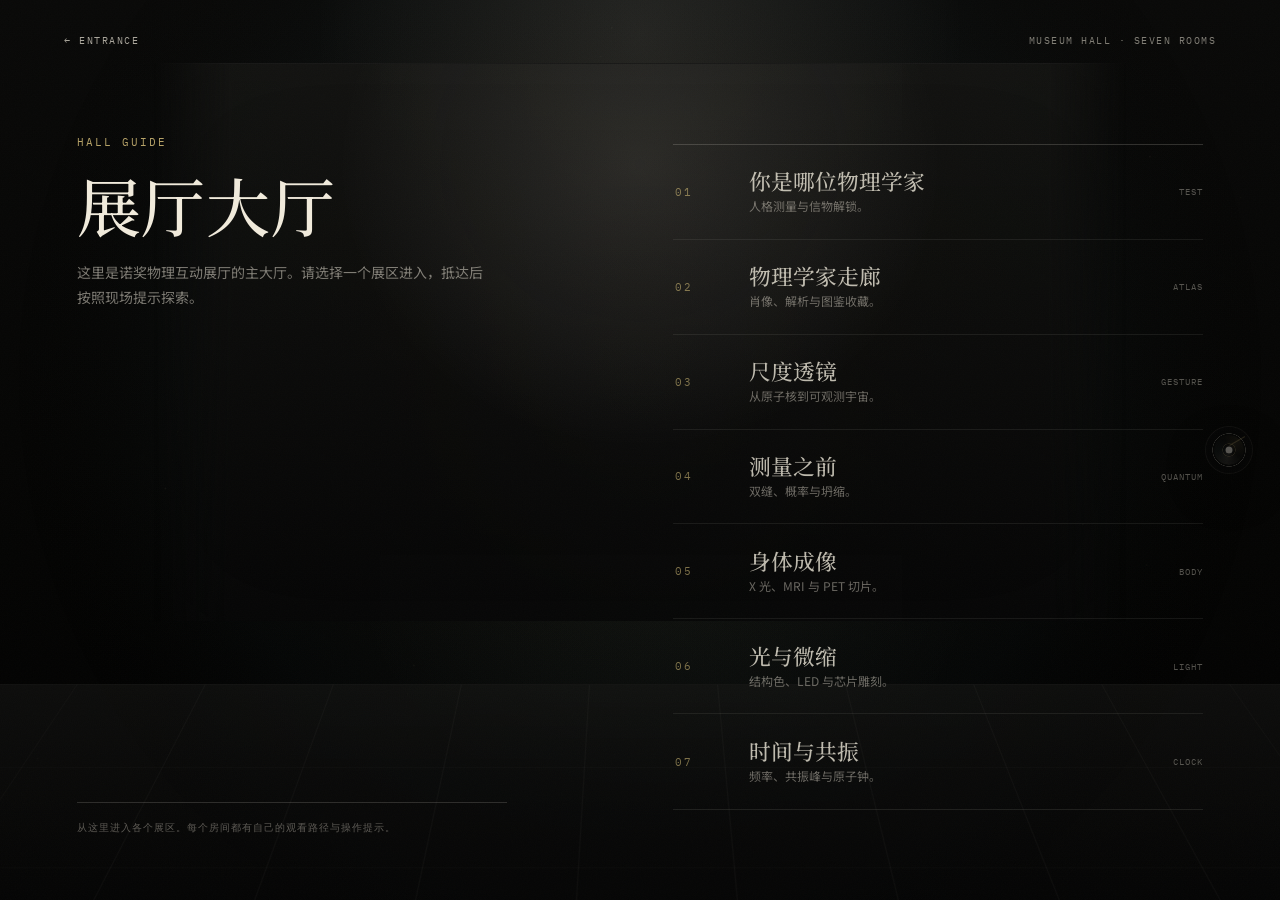
==== prototype/hall.html @ b49aa4dc "Add ambient audio controls" ====
<!doctype html>
<html lang="zh-CN">
<head>
  <meta charset="utf-8" />
  <meta name="viewport" content="width=device-width, initial-scale=1" />
  <title>诺奖物理互动展厅 · 大厅</title>
  <link rel="icon" href="data:image/svg+xml,%3Csvg xmlns='http://www.w3.org/2000/svg' viewBox='0 0 64 64'%3E%3Crect width='64' height='64' fill='%23020202'/%3E%3Cpath d='M14 44h36M20 32h24M26 20h12' stroke='%23d8c07a' stroke-width='3'/%3E%3C/svg%3E">
  <link rel="preconnect" href="https://fonts.googleapis.com">
  <link rel="preconnect" href="https://fonts.gstatic.com" crossorigin>
  <link href="https://fonts.googleapis.com/css2?family=IBM+Plex+Mono:wght@400;500;600&family=Noto+Serif+SC:wght@500;700&family=Noto+Sans+SC:wght@400;500;700&display=swap" rel="stylesheet">
  <link rel="stylesheet" href="./ambient-audio.css" />
  <style>
    :root {
      --bg: #030302;
      --ink: #f0eadb;
      --muted: rgba(240,234,219,.50);
      --line: rgba(238,233,220,.14);
      --gold: #d8c07a;
      --cyan: #8fddea;
      --mono: "IBM Plex Mono", monospace;
      --serif: "Noto Serif SC", serif;
      --sans: "Noto Sans SC", sans-serif;
    }
    * { box-sizing: border-box; }
    html, body { margin: 0; min-height: 100%; background: var(--bg); color: var(--ink); }
    body { font-family: var(--sans); overflow: hidden; }
    a { color: inherit; text-decoration: none; }
    .hall {
      position: relative;
      width: 100vw;
      height: 100vh;
      min-width: 1080px;
      min-height: 700px;
      overflow: hidden;
      isolation: isolate;
      background:
        radial-gradient(ellipse at 50% 4%, rgba(238,233,220,.10), transparent 36%),
        radial-gradient(ellipse at 52% 62%, rgba(143,221,234,.045), transparent 34%),
        linear-gradient(180deg, #080807 0%, #030302 62%, #000 100%);
    }
    canvas {
      position: absolute;
      inset: 0;
      z-index: 1;
      width: 100%;
      height: 100%;
    }
    .architecture {
      position: absolute;
      inset: 0;
      z-index: 2;
      pointer-events: none;
      perspective: 1300px;
      transform-origin: 50% 54%;
      transition: transform .88s cubic-bezier(.16,1,.3,1), opacity .76s ease, filter .76s ease;
    }
    .back-wall {
      position: absolute;
      left: 12vw;
      right: 12vw;
      top: 7vh;
      height: 62vh;
      background:
        radial-gradient(ellipse at 50% 18%, rgba(238,233,220,.11), transparent 44%),
        linear-gradient(180deg, rgba(18,18,16,.88), rgba(4,4,4,.94));
      border-top: 1px solid rgba(238,233,220,.08);
      box-shadow: inset 0 0 160px rgba(255,255,255,.018), 0 46px 160px rgba(0,0,0,.72);
      mask-image: linear-gradient(90deg, transparent, #000 8%, #000 92%, transparent);
    }
    .ceiling {
      position: absolute;
      left: 50%;
      top: 0;
      width: 58vw;
      height: 56vh;
      transform: translateX(-50%);
      background: conic-gradient(from 180deg at 50% 0%, transparent 0 35%, rgba(238,233,220,.13) 44%, rgba(143,221,234,.08) 50%, rgba(238,233,220,.13) 56%, transparent 66% 100%);
      filter: blur(24px);
      opacity: .72;
      mix-blend-mode: screen;
      animation: hallLight 8s ease-in-out infinite alternate;
    }
    .floor {
      position: absolute;
      left: -14vw;
      right: -14vw;
      bottom: -34vh;
      height: 58vh;
      transform: rotateX(65deg);
      transform-origin: 50% 0;
      border-top: 1px solid rgba(238,233,220,.06);
      background: linear-gradient(180deg, rgba(22,22,20,.50), #020202 68%);
    }
    .floor::before {
      content: "";
      position: absolute;
      inset: 0;
      background-image:
        linear-gradient(90deg, rgba(238,233,220,.035) 1px, transparent 1px),
        linear-gradient(rgba(238,233,220,.024) 1px, transparent 1px);
      background-size: 10vw 10vw;
      mask-image: linear-gradient(90deg, transparent, #000 20%, #000 80%, transparent);
    }
    .grain {
      position: absolute;
      inset: 0;
      z-index: 30;
      opacity: .08;
      pointer-events: none;
      mix-blend-mode: screen;
      background-image: url("data:image/svg+xml,%3Csvg xmlns='http://www.w3.org/2000/svg' width='180' height='180'%3E%3Cfilter id='n'%3E%3CfeTurbulence type='fractalNoise' baseFrequency='.84' numOctaves='3' stitchTiles='stitch'/%3E%3C/filter%3E%3Crect width='180' height='180' filter='url(%23n)' opacity='.26'/%3E%3C/svg%3E");
    }
    .topline {
      position: absolute;
      left: clamp(44px, 5vw, 84px);
      right: clamp(44px, 5vw, 84px);
      top: 34px;
      z-index: 8;
      display: flex;
      justify-content: space-between;
      color: rgba(240,234,219,.52);
      font-family: var(--mono);
      font-size: 10px;
      letter-spacing: .15em;
      transition: transform .78s cubic-bezier(.16,1,.3,1), opacity .62s ease, filter .62s ease;
    }
    .topline a { color: rgba(240,234,219,.70); }
    .title {
      position: absolute;
      left: clamp(54px, 6vw, 92px);
      top: clamp(104px, 15vh, 144px);
      z-index: 8;
      width: min(420px, 32vw);
      transition: transform .82s cubic-bezier(.16,1,.3,1), opacity .66s ease, filter .66s ease;
    }
    .kicker {
      color: rgba(216,192,122,.84);
      font-family: var(--mono);
      font-size: 11px;
      letter-spacing: .18em;
      margin-bottom: 22px;
    }
    h1 {
      margin: 0;
      font-family: var(--serif);
      font-size: clamp(44px, 5vw, 76px);
      font-weight: 500;
      line-height: 1.04;
      letter-spacing: .01em;
      text-wrap: pretty;
    }
    .title p {
      margin: 22px 0 0;
      color: var(--muted);
      font-size: 14px;
      line-height: 1.85;
      text-wrap: pretty;
    }
    .directory {
      position: absolute;
      right: clamp(56px, 6vw, 94px);
      top: clamp(112px, 16vh, 154px);
      bottom: clamp(70px, 10vh, 110px);
      z-index: 9;
      width: min(530px, 42vw);
      display: grid;
      grid-template-rows: repeat(7, minmax(0, 1fr));
      border-top: 1px solid rgba(238,233,220,.18);
      border-bottom: 1px solid rgba(238,233,220,.10);
      transition: transform .82s cubic-bezier(.16,1,.3,1), opacity .66s ease, filter .66s ease;
    }
    .entry {
      position: relative;
      display: grid;
      grid-template-columns: 54px 1fr auto;
      gap: 20px;
      align-items: center;
      min-height: 0;
      padding: 0 0 0 2px;
      border-bottom: 1px solid rgba(238,233,220,.08);
      color: rgba(240,234,219,.78);
      transition: color .24s ease, padding-left .24s cubic-bezier(.16,1,.3,1);
    }
    .entry:last-child { border-bottom: 0; }
    .entry::before {
      content: "";
      position: absolute;
      left: 0;
      top: 50%;
      width: 0;
      height: 1px;
      background: linear-gradient(90deg, rgba(216,192,122,.72), transparent);
      transition: width .24s cubic-bezier(.16,1,.3,1);
    }
    .entry small {
      color: rgba(216,192,122,.56);
      font-family: var(--mono);
      font-size: 11px;
      letter-spacing: .13em;
    }
    .entry strong {
      display: block;
      font-family: var(--serif);
      font-weight: 500;
      font-size: clamp(19px, 1.7vw, 25px);
      line-height: 1.1;
    }
    .entry span {
      display: block;
      margin-top: 5px;
      color: rgba(240,234,219,.42);
      font-size: 12px;
      line-height: 1.35;
    }
    .entry em {
      color: rgba(240,234,219,.34);
      font-family: var(--mono);
      font-size: 9px;
      font-style: normal;
      letter-spacing: .12em;
    }
    .entry:hover {
      color: #fff5df;
      padding-left: 18px;
    }
    .entry:hover::before { width: 130px; }
    .note {
      position: absolute;
      left: clamp(54px, 6vw, 92px);
      bottom: clamp(44px, 7vh, 82px);
      z-index: 8;
      width: min(430px, 34vw);
      border-top: 1px solid rgba(238,233,220,.16);
      padding-top: 16px;
      color: rgba(240,234,219,.36);
      font-family: var(--mono);
      font-size: 10px;
      line-height: 1.8;
      letter-spacing: .10em;
      transition: transform .78s cubic-bezier(.16,1,.3,1), opacity .62s ease, filter .62s ease;
    }
    .portal-transition {
      position: fixed;
      inset: 0;
      z-index: 100;
      pointer-events: none;
      opacity: 0;
      background: transparent;
    }
    .portal-transition.active { opacity: 1; animation: hallWalkVeil .64s cubic-bezier(.22,1,.36,1) forwards; }
    .portal-transition::before {
      content: "";
      position: absolute;
      inset: -10%;
      transform: translateY(4vh) scale(1.02);
      background:
        linear-gradient(90deg, transparent 0 28%, rgba(238,233,220,.08) 47%, rgba(143,221,234,.045) 50%, rgba(238,233,220,.08) 53%, transparent 72% 100%),
        radial-gradient(ellipse at 50% 48%, rgba(238,233,220,.14), rgba(216,192,122,.042) 32%, transparent 70%);
      filter: blur(22px);
      opacity: 0;
    }
    .portal-transition.active::before { animation: hallAirPassage .68s cubic-bezier(.16,1,.3,1) forwards; }
    .hall.is-leaving .architecture {
      transform: scale(1.08) translateY(1.6vh);
      opacity: .84;
      filter: saturate(.92);
    }
    .hall.is-leaving .title {
      transform: translateX(-7vw) translateY(.8vh);
      opacity: 0;
      filter: blur(2px);
    }
    .hall.is-leaving .directory {
      transform: translateX(7vw) translateY(.8vh);
      opacity: 0;
      filter: blur(2px);
    }
    .hall.is-leaving .topline {
      transform: translateY(-18px);
      opacity: 0;
      filter: blur(1px);
    }
    .hall.is-leaving .note {
      transform: translateY(18px);
      opacity: 0;
      filter: blur(1px);
    }
    body.is-entering::before {
      content: "";
      position: fixed;
      inset: 0;
      z-index: 99;
      pointer-events: none;
      background: radial-gradient(ellipse at 50% 48%, rgba(238,233,220,.16), rgba(216,192,122,.050) 36%, rgba(3,3,2,.20) 100%);
      animation: pageReveal .78s cubic-bezier(.22,1,.36,1) forwards;
    }
    body.is-entering .hall {
      animation: hallSceneSettle .78s cubic-bezier(.16,1,.3,1) both;
      transform-origin: 50% 54%;
    }
    @keyframes hallLight {
      from { opacity: .58; transform: translateX(-51%) scale(.98); }
      to { opacity: .76; transform: translateX(-49%) scale(1.04); }
    }
    @keyframes hallAirPassage {
      0% { opacity: 0; transform: translateY(4vh) scale(1.02); }
      34% { opacity: .82; }
      100% { opacity: .32; transform: translateY(-2vh) scale(1.16); }
    }
    @keyframes hallWalkVeil {
      0% { background: rgba(0,0,0,0); }
      100% { background: radial-gradient(ellipse at 50% 48%, rgba(238,233,220,.12), rgba(216,192,122,.042) 34%, rgba(3,3,2,.16) 100%); }
    }
    @keyframes pageReveal {
      from { opacity: 1; }
      to { opacity: 0; }
    }
    @keyframes hallSceneSettle {
      0% {
        opacity: .72;
        transform: translateY(16px) scale(1.014);
        filter: saturate(.92);
      }
      42% { opacity: .94; }
      100% {
        opacity: 1;
        transform: translateY(0) scale(1);
        filter: saturate(1);
      }
    }
    @media (prefers-reduced-motion: reduce) {
      *, *::before, *::after { animation: none !important; transition: none !important; }
    }
  </style>
</head>
<body class="is-entering" data-ambient-scene="hall">
  <main class="hall" id="hall">
    <canvas id="hallCanvas"></canvas>
    <div class="architecture" aria-hidden="true">
      <div class="back-wall"></div>
      <div class="ceiling"></div>
      <div class="floor"></div>
    </div>
    <div class="grain"></div>
    <header class="topline">
      <a href="./index.html">← ENTRANCE</a>
      <span>MUSEUM HALL · SEVEN ROOMS</span>
    </header>
    <section class="title">
      <div class="kicker">HALL GUIDE</div>
      <h1>展厅大厅</h1>
      <p>这里是诺奖物理互动展厅的主大厅。请选择一个展区进入，抵达后按照现场提示探索。</p>
    </section>
    <nav class="directory" aria-label="展厅导览">
      <a class="entry" href="./physicist-test.html" data-transition><small>01</small><div><strong>你是哪位物理学家</strong><span>人格测量与信物解锁。</span></div><em>TEST</em></a>
      <a class="entry" href="./physicist-corridor.html" data-transition><small>02</small><div><strong>物理学家走廊</strong><span>肖像、解析与图鉴收藏。</span></div><em>ATLAS</em></a>
      <a class="entry" href="./scale-gallery.html" data-transition><small>03</small><div><strong>尺度透镜</strong><span>从原子核到可观测宇宙。</span></div><em>GESTURE</em></a>
      <a class="entry" href="./quantum-gallery.html" data-transition><small>04</small><div><strong>测量之前</strong><span>双缝、概率与坍缩。</span></div><em>QUANTUM</em></a>
      <a class="entry" href="./imaging-gallery.html" data-transition><small>05</small><div><strong>身体成像</strong><span>X 光、MRI 与 PET 切片。</span></div><em>BODY</em></a>
      <a class="entry" href="./light-micro-gallery.html" data-transition><small>06</small><div><strong>光与微缩</strong><span>结构色、LED 与芯片雕刻。</span></div><em>LIGHT</em></a>
      <a class="entry" href="./time-resonance-gallery.html" data-transition><small>07</small><div><strong>时间与共振</strong><span>频率、共振峰与原子钟。</span></div><em>CLOCK</em></a>
    </nav>
    <div class="note">从这里进入各个展区。每个房间都有自己的观看路径与操作提示。</div>
    <div class="portal-transition" id="portalTransition" aria-hidden="true"></div>
  </main>

  <script src="./ambient-audio.js"></script>
  <script>
    const canvas = document.getElementById("hallCanvas");
    const ctx = canvas.getContext("2d");
    let width = 0;
    let height = 0;
    let mx = .5;
    let my = .5;
    const motes = Array.from({ length: 48 }, (_, i) => ({
      x: (i * 53 % 100) / 100,
      y: (i * 71 % 100) / 100,
      r: .42 + (i % 5) * .15,
      s: .000035 + (i % 6) * .000012,
      a: .025 + (i % 6) * .008
    }));
    function resize() {
      width = window.innerWidth;
      height = window.innerHeight;
      canvas.width = width;
      canvas.height = height;
    }
    function draw(now = 0) {
      ctx.clearRect(0, 0, width, height);
      const cx = width * (.50 + (mx - .5) * .025);
      const cy = height * (.42 + (my - .5) * .018);
      const glow = ctx.createRadialGradient(cx, cy, 20, cx, cy, Math.max(width, height) * .50);
      glow.addColorStop(0, "rgba(238,233,220,.11)");
      glow.addColorStop(.34, "rgba(216,192,122,.036)");
      glow.addColorStop(.70, "rgba(143,221,234,.020)");
      glow.addColorStop(1, "rgba(0,0,0,0)");
      ctx.fillStyle = glow;
      ctx.fillRect(0, 0, width, height);
      for (const mote of motes) {
        const drift = now * mote.s;
        const x = ((mote.x + Math.sin(drift * 1.4 + mote.y * 9) * .012) % 1) * width;
        const y = ((mote.y + drift) % 1) * height;
        ctx.beginPath();
        ctx.fillStyle = `rgba(240,225,188,${mote.a})`;
        ctx.arc(x, y, mote.r, 0, Math.PI * 2);
        ctx.fill();
      }
      requestAnimationFrame(draw);
    }
    document.getElementById("hall").addEventListener("pointermove", (event) => {
      mx = event.clientX / window.innerWidth;
      my = event.clientY / window.innerHeight;
    });
    document.querySelectorAll("[data-transition]").forEach((link) => {
      link.addEventListener("click", (event) => {
        const href = link.getAttribute("href");
        if (!href || href === "#") return;
        event.preventDefault();
        document.getElementById("hall").classList.add("is-leaving");
        document.getElementById("portalTransition").classList.add("active");
        sessionStorage.setItem("museumTransition", "soft");
        window.setTimeout(() => { window.location.href = href; }, 620);
      });
    });
    window.addEventListener("resize", resize);
    resize();
    requestAnimationFrame(draw);
    window.setTimeout(() => document.body.classList.remove("is-entering"), 820);
  </script>
</body>
</html>
---- prototype/ambient-audio.css ----
.ambient-audio {
  position: fixed;
  right: clamp(18px, 2.2vw, 34px);
  top: 50%;
  z-index: 72;
  width: 46px;
  height: 46px;
  padding: 0;
  border: 0;
  border-radius: 50%;
  color: rgba(238, 233, 220, .78);
  background:
    radial-gradient(circle at 50% 50%, rgba(3,3,3,.98) 0 18%, rgba(216,192,122,.22) 19% 20%, rgba(8,8,7,.94) 21% 49%, rgba(238,233,220,.30) 50% 51%, rgba(5,5,5,.86) 52% 100%);
  box-shadow:
    0 0 0 1px rgba(238,233,220,.10),
    0 18px 46px rgba(0,0,0,.48),
    inset 0 0 20px rgba(255,255,255,.035);
  cursor: pointer;
  transform: translateY(-50%);
  opacity: .72;
  transition: opacity .28s ease, filter .28s ease, box-shadow .28s ease;
  -webkit-tap-highlight-color: transparent;
}

.ambient-audio:hover,
.ambient-audio:focus-visible {
  opacity: 1;
  outline: none;
  filter: brightness(1.08);
  box-shadow:
    0 0 0 1px rgba(238,233,220,.20),
    0 20px 54px rgba(0,0,0,.54),
    0 0 28px rgba(216,192,122,.12),
    inset 0 0 24px rgba(255,255,255,.05);
}

.ambient-audio::before {
  content: "";
  position: absolute;
  inset: 8px;
  border-radius: 50%;
  background:
    conic-gradient(from 120deg, rgba(238,233,220,.02), rgba(238,233,220,.20), rgba(143,221,234,.08), rgba(238,233,220,.02), rgba(216,192,122,.16), rgba(238,233,220,.02));
  mask-image: radial-gradient(circle, transparent 0 18%, #000 19% 82%, transparent 83%);
  opacity: .62;
}

.ambient-audio::after {
  content: "";
  position: absolute;
  left: 50%;
  top: 50%;
  width: 7px;
  height: 7px;
  border-radius: 50%;
  background: rgba(238,233,220,.72);
  box-shadow: 0 0 14px rgba(238,233,220,.32);
  transform: translate(-50%, -50%);
}

.ambient-audio .ambient-needle {
  position: absolute;
  right: 7px;
  top: 9px;
  width: 18px;
  height: 1px;
  border-radius: 999px;
  background: rgba(216,192,122,.64);
  box-shadow: 0 0 10px rgba(216,192,122,.16);
  transform-origin: 100% 50%;
  transform: rotate(-30deg);
  transition: transform .32s cubic-bezier(.16,1,.3,1), opacity .32s ease;
  opacity: .48;
}

.ambient-audio.is-playing {
  opacity: .96;
}

.ambient-audio.is-playing::before {
  animation: ambientRecordSpin 5.4s linear infinite;
}

.ambient-audio.is-playing .ambient-needle {
  opacity: .82;
  transform: rotate(-46deg);
}

.ambient-audio.is-muted {
  opacity: .50;
}

@keyframes ambientRecordSpin {
  to { transform: rotate(360deg); }
}

@media (max-width: 760px) {
  .ambient-audio {
    right: 16px;
    top: auto;
    bottom: 86px;
    transform: none;
    width: 42px;
    height: 42px;
  }
}
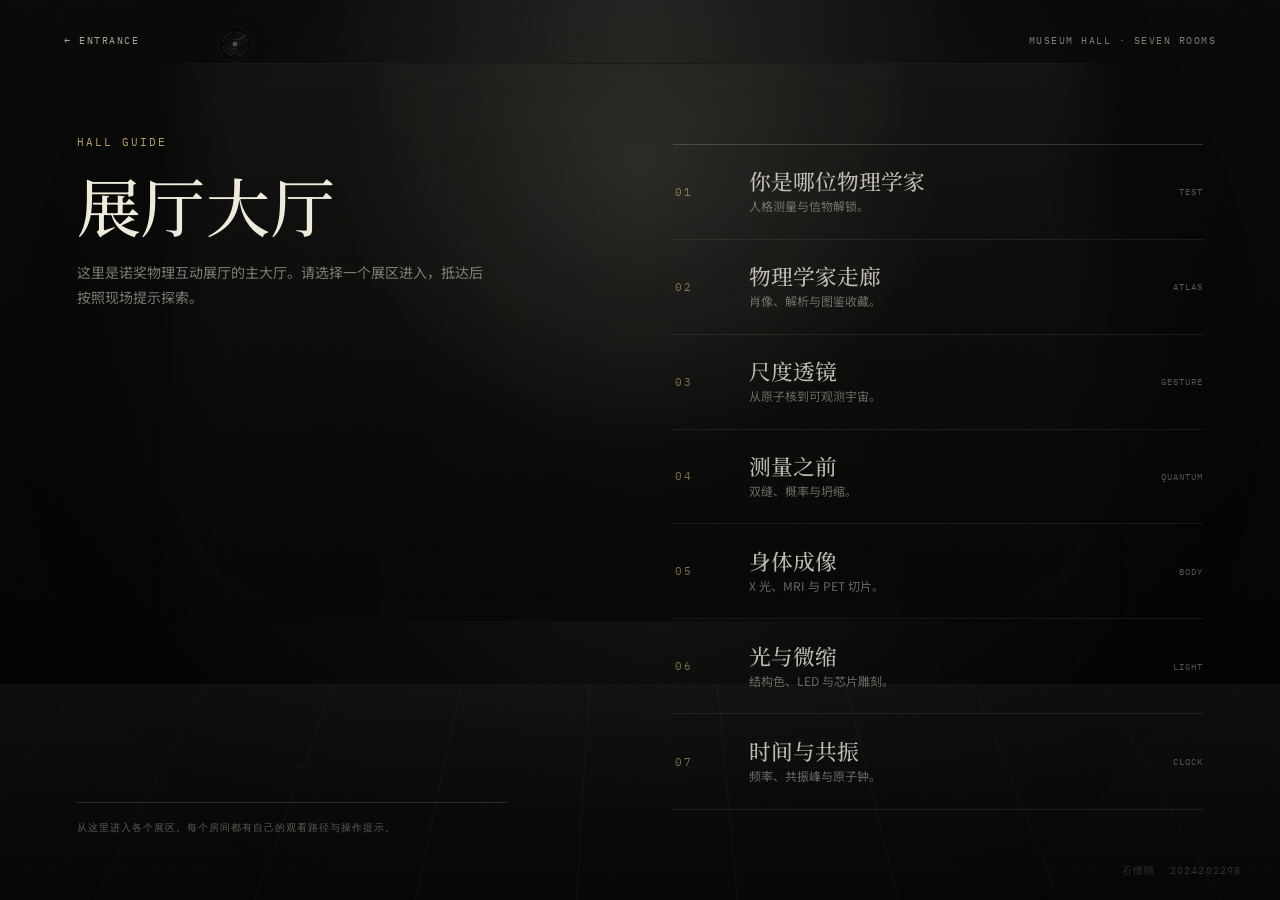
==== commit eb9552fd: "Add watermark to hall: 石憬颐 2024202298" ====
--- a/prototype/hall.html
+++ b/prototype/hall.html
@@ -362,6 +362,7 @@
     </nav>
     <div class="note">从这里进入各个展区。每个房间都有自己的观看路径与操作提示。</div>
     <div class="portal-transition" id="portalTransition" aria-hidden="true"></div>
+    <div style="position:absolute;right:clamp(24px,3vw,48px);bottom:22px;z-index:8;color:rgba(238,233,220,.18);font-family:'IBM Plex Mono',monospace;font-size:10px;letter-spacing:.12em;pointer-events:none;user-select:none;" aria-hidden="true">石憬颐 &nbsp;2024202298</div>
   </main>
 
   <script src="./ambient-audio.js"></script>
--- a/prototype/ambient-audio.css
+++ b/prototype/ambient-audio.css
@@ -1,10 +1,10 @@
 .ambient-audio {
   position: fixed;
-  right: clamp(18px, 2.2vw, 34px);
-  top: 50%;
+  left: clamp(178px, 17vw, 268px);
+  top: 27px;
   z-index: 72;
-  width: 46px;
-  height: 46px;
+  width: 34px;
+  height: 34px;
   padding: 0;
   border: 0;
   border-radius: 50%;
@@ -13,12 +13,16 @@
     radial-gradient(circle at 50% 50%, rgba(3,3,3,.98) 0 18%, rgba(216,192,122,.22) 19% 20%, rgba(8,8,7,.94) 21% 49%, rgba(238,233,220,.30) 50% 51%, rgba(5,5,5,.86) 52% 100%);
   box-shadow:
     0 0 0 1px rgba(238,233,220,.10),
-    0 18px 46px rgba(0,0,0,.48),
+    0 12px 30px rgba(0,0,0,.34),
     inset 0 0 20px rgba(255,255,255,.035);
   cursor: pointer;
-  transform: translateY(-50%);
-  opacity: .72;
-  transition: opacity .28s ease, filter .28s ease, box-shadow .28s ease;
+  transform: translateY(0) scale(1);
+  opacity: .54;
+  transition:
+    opacity .42s ease,
+    filter .28s ease,
+    box-shadow .28s ease,
+    transform .52s cubic-bezier(.16,1,.3,1);
   -webkit-tap-highlight-color: transparent;
 }
 
@@ -29,7 +33,7 @@
   filter: brightness(1.08);
   box-shadow:
     0 0 0 1px rgba(238,233,220,.20),
-    0 20px 54px rgba(0,0,0,.54),
+    0 14px 34px rgba(0,0,0,.42),
     0 0 28px rgba(216,192,122,.12),
     inset 0 0 24px rgba(255,255,255,.05);
 }
@@ -37,7 +41,7 @@
 .ambient-audio::before {
   content: "";
   position: absolute;
-  inset: 8px;
+  inset: 6px;
   border-radius: 50%;
   background:
     conic-gradient(from 120deg, rgba(238,233,220,.02), rgba(238,233,220,.20), rgba(143,221,234,.08), rgba(238,233,220,.02), rgba(216,192,122,.16), rgba(238,233,220,.02));
@@ -50,8 +54,8 @@
   position: absolute;
   left: 50%;
   top: 50%;
-  width: 7px;
-  height: 7px;
+  width: 5px;
+  height: 5px;
   border-radius: 50%;
   background: rgba(238,233,220,.72);
   box-shadow: 0 0 14px rgba(238,233,220,.32);
@@ -60,9 +64,9 @@
 
 .ambient-audio .ambient-needle {
   position: absolute;
-  right: 7px;
-  top: 9px;
-  width: 18px;
+  right: 5px;
+  top: 7px;
+  width: 13px;
   height: 1px;
   border-radius: 999px;
   background: rgba(216,192,122,.64);
@@ -87,7 +91,20 @@
 }
 
 .ambient-audio.is-muted {
-  opacity: .50;
+  opacity: .42;
+}
+
+body.is-entering .ambient-audio {
+  opacity: 0;
+  pointer-events: none;
+  transform: translateY(-8px) scale(.88);
+}
+
+body.is-leaving .ambient-audio,
+.hall.is-leaving ~ .ambient-audio {
+  opacity: 0;
+  pointer-events: none;
+  transform: translateY(-7px) scale(.90);
 }
 
 @keyframes ambientRecordSpin {
@@ -96,11 +113,11 @@
 
 @media (max-width: 760px) {
   .ambient-audio {
-    right: 16px;
-    top: auto;
-    bottom: 86px;
+    left: auto;
+    right: 18px;
+    top: 22px;
     transform: none;
-    width: 42px;
-    height: 42px;
+    width: 32px;
+    height: 32px;
   }
 }
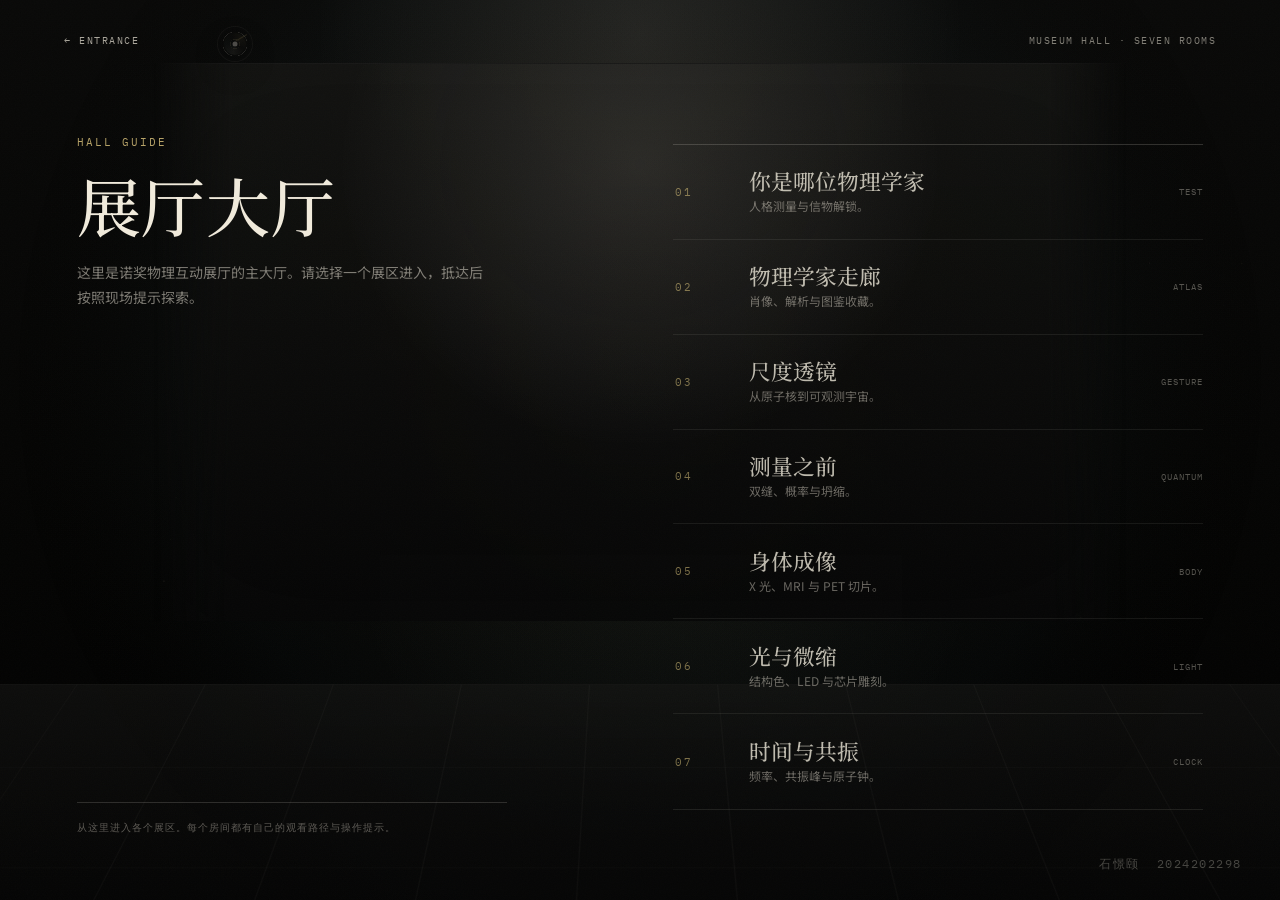
==== commit df01fb23: "Add real music: Musopen CC0 recordings + hint UI + watermark adjustment Music system overhaul: - Rep" ====
--- a/prototype/hall.html
+++ b/prototype/hall.html
@@ -362,7 +362,7 @@
     </nav>
     <div class="note">从这里进入各个展区。每个房间都有自己的观看路径与操作提示。</div>
     <div class="portal-transition" id="portalTransition" aria-hidden="true"></div>
-    <div style="position:absolute;right:clamp(24px,3vw,48px);bottom:22px;z-index:8;color:rgba(238,233,220,.18);font-family:'IBM Plex Mono',monospace;font-size:10px;letter-spacing:.12em;pointer-events:none;user-select:none;" aria-hidden="true">石憬颐 &nbsp;2024202298</div>
+    <div style="position:absolute;right:clamp(24px,3vw,48px);bottom:28px;z-index:8;color:rgba(238,233,220,.28);font-family:'IBM Plex Mono',monospace;font-size:11.5px;letter-spacing:.13em;pointer-events:none;user-select:none;" aria-hidden="true">石憬颐 &nbsp;2024202298</div>
   </main>
 
   <script src="./ambient-audio.js"></script>
--- a/prototype/ambient-audio.css
+++ b/prototype/ambient-audio.css
@@ -121,3 +121,33 @@
     height: 32px;
   }
 }
+
+/* Music hint tooltip — appears beside the disc button, fades after 5s */
+.ambient-hint {
+  position: fixed;
+  left: calc(clamp(178px, 17vw, 268px) + 42px);
+  top: 30px;
+  z-index: 71;
+  color: rgba(238, 233, 220, .48);
+  font-family: "IBM Plex Mono", monospace;
+  font-size: 10px;
+  letter-spacing: .13em;
+  pointer-events: none;
+  white-space: nowrap;
+  opacity: 1;
+  transition: opacity 1.2s ease;
+}
+.ambient-hint.is-faded {
+  opacity: 0;
+}
+body.is-entering .ambient-hint {
+  opacity: 0;
+}
+
+@media (max-width: 760px) {
+  .ambient-hint {
+    left: auto;
+    right: 58px;
+    top: 26px;
+  }
+}
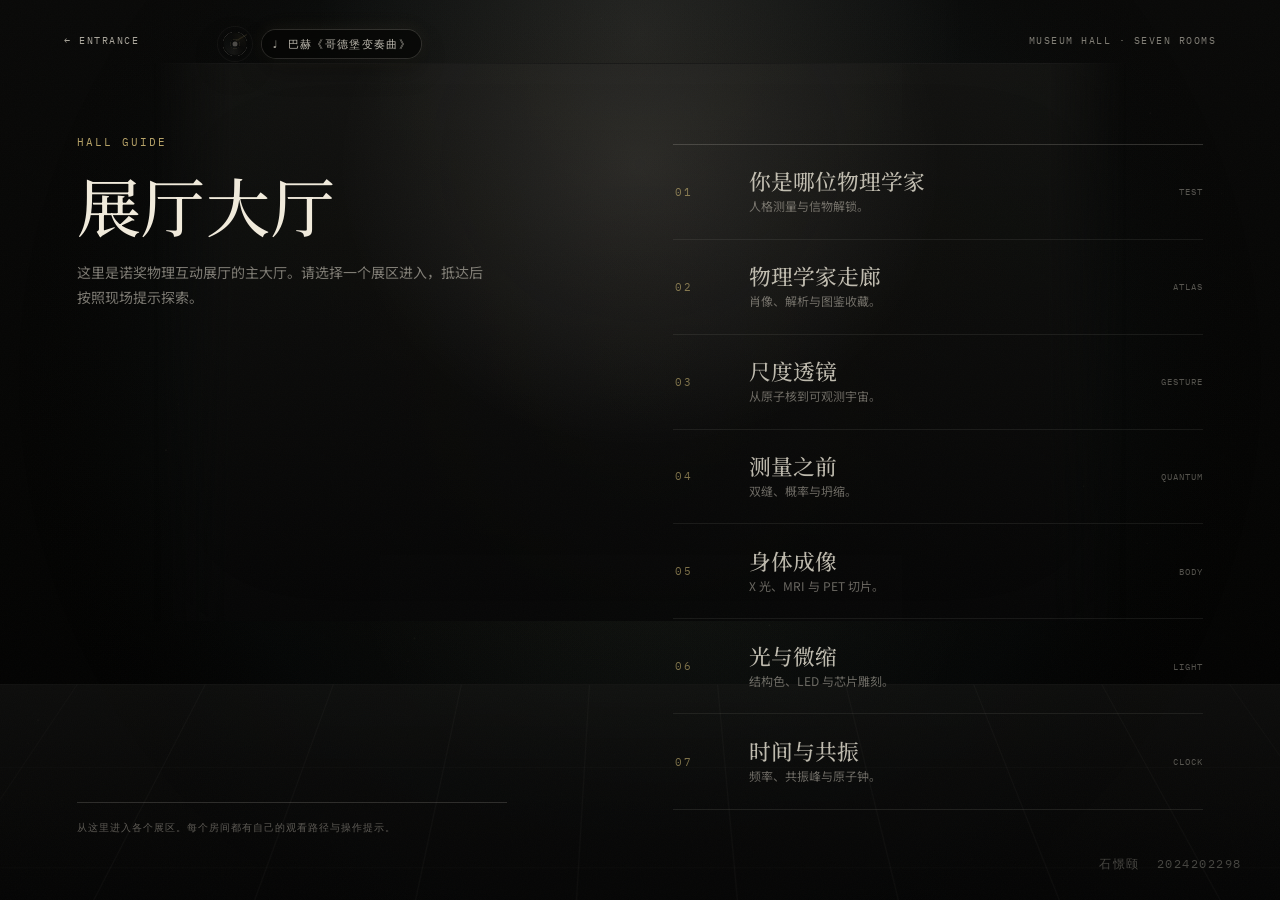
==== commit df7d9292: "Make ambient audio reliable from launcher" ====
--- a/prototype/hall.html
+++ b/prototype/hall.html
@@ -8,7 +8,7 @@
   <link rel="preconnect" href="https://fonts.googleapis.com">
   <link rel="preconnect" href="https://fonts.gstatic.com" crossorigin>
   <link href="https://fonts.googleapis.com/css2?family=IBM+Plex+Mono:wght@400;500;600&family=Noto+Serif+SC:wght@500;700&family=Noto+Sans+SC:wght@400;500;700&display=swap" rel="stylesheet">
-  <link rel="stylesheet" href="./ambient-audio.css" />
+  <link rel="stylesheet" href="./ambient-audio.css?v=20260630-audio5" />
   <style>
     :root {
       --bg: #030302;
@@ -365,7 +365,7 @@
     <div style="position:absolute;right:clamp(24px,3vw,48px);bottom:28px;z-index:8;color:rgba(238,233,220,.28);font-family:'IBM Plex Mono',monospace;font-size:11.5px;letter-spacing:.13em;pointer-events:none;user-select:none;" aria-hidden="true">石憬颐 &nbsp;2024202298</div>
   </main>
 
-  <script src="./ambient-audio.js"></script>
+  <script src="./ambient-audio.js?v=20260630-audio5"></script>
   <script>
     const canvas = document.getElementById("hallCanvas");
     const ctx = canvas.getContext("2d");
@@ -414,9 +414,12 @@
     });
     document.querySelectorAll("[data-transition]").forEach((link) => {
       link.addEventListener("click", (event) => {
-        const href = link.getAttribute("href");
+        let href = link.getAttribute("href");
         if (!href || href === "#") return;
         event.preventDefault();
+        if (window.location.search && !href.includes("?") && !href.startsWith("#")) {
+          href += window.location.search;
+        }
         document.getElementById("hall").classList.add("is-leaving");
         document.getElementById("portalTransition").classList.add("active");
         sessionStorage.setItem("museumTransition", "soft");
--- a/prototype/ambient-audio.css
+++ b/prototype/ambient-audio.css
@@ -8,7 +8,7 @@
   padding: 0;
   border: 0;
   border-radius: 50%;
-  color: rgba(238, 233, 220, .78);
+  color: rgba(238, 233, 220, .88);
   background:
     radial-gradient(circle at 50% 50%, rgba(3,3,3,.98) 0 18%, rgba(216,192,122,.22) 19% 20%, rgba(8,8,7,.94) 21% 49%, rgba(238,233,220,.30) 50% 51%, rgba(5,5,5,.86) 52% 100%);
   box-shadow:
@@ -81,8 +81,16 @@
   opacity: .96;
 }
 
+.ambient-audio.is-loading {
+  opacity: .88;
+}
+
 .ambient-audio.is-playing::before {
   animation: ambientRecordSpin 5.4s linear infinite;
+}
+
+.ambient-audio.is-loading::before {
+  animation: ambientRecordSpin 1.8s linear infinite;
 }
 
 .ambient-audio.is-playing .ambient-needle {
@@ -94,14 +102,23 @@
   opacity: .42;
 }
 
-body.is-entering .ambient-audio {
+.ambient-audio:hover + .ambient-hint,
+.ambient-audio:focus-visible + .ambient-hint {
+  opacity: 1 !important;
+  transform: translateY(0) scale(1);
+}
+
+body.is-entering:not(.ambient-ready) .ambient-audio,
+body.is-entering:not(.ambient-ready) .ambient-hint {
   opacity: 0;
   pointer-events: none;
   transform: translateY(-8px) scale(.88);
 }
 
 body.is-leaving .ambient-audio,
-.hall.is-leaving ~ .ambient-audio {
+body.is-leaving .ambient-hint,
+.hall.is-leaving ~ .ambient-audio,
+.hall.is-leaving ~ .ambient-hint {
   opacity: 0;
   pointer-events: none;
   transform: translateY(-7px) scale(.90);
@@ -122,32 +139,39 @@
   }
 }
 
-/* Music hint tooltip — appears beside the disc button, fades after 5s */
+/* Music hint — positioned right of disc button, pulsing until user clicks */
 .ambient-hint {
   position: fixed;
-  left: calc(clamp(178px, 17vw, 268px) + 42px);
+  left: calc(clamp(178px, 17vw, 268px) + 44px);
   top: 30px;
-  z-index: 71;
-  color: rgba(238, 233, 220, .48);
+  z-index: 73;
+  color: rgba(238, 233, 220, .78);
   font-family: "IBM Plex Mono", monospace;
-  font-size: 10px;
-  letter-spacing: .13em;
+  font-size: 11px;
+  letter-spacing: .12em;
   pointer-events: none;
   white-space: nowrap;
+  line-height: 28px;
+  padding: 0 10px;
+  border-radius: 999px;
+  background: rgba(5, 5, 4, .68);
+  box-shadow: 0 0 0 1px rgba(238, 233, 220, .13), 0 12px 26px rgba(0,0,0,.30), 0 0 22px rgba(216,192,122,.08);
+  backdrop-filter: blur(10px);
+  opacity: 0;
+  transform: translateY(-2px) scale(.98);
+  transition: opacity .8s ease, transform .52s cubic-bezier(.16,1,.3,1);
+}
+
+.ambient-hint.is-visible {
   opacity: 1;
-  transition: opacity 1.2s ease;
-}
-.ambient-hint.is-faded {
-  opacity: 0;
-}
-body.is-entering .ambient-hint {
-  opacity: 0;
+  transform: translateY(0) scale(1);
 }
 
 @media (max-width: 760px) {
   .ambient-hint {
     left: auto;
     right: 58px;
-    top: 26px;
+    top: 24px;
+    line-height: 26px;
   }
 }
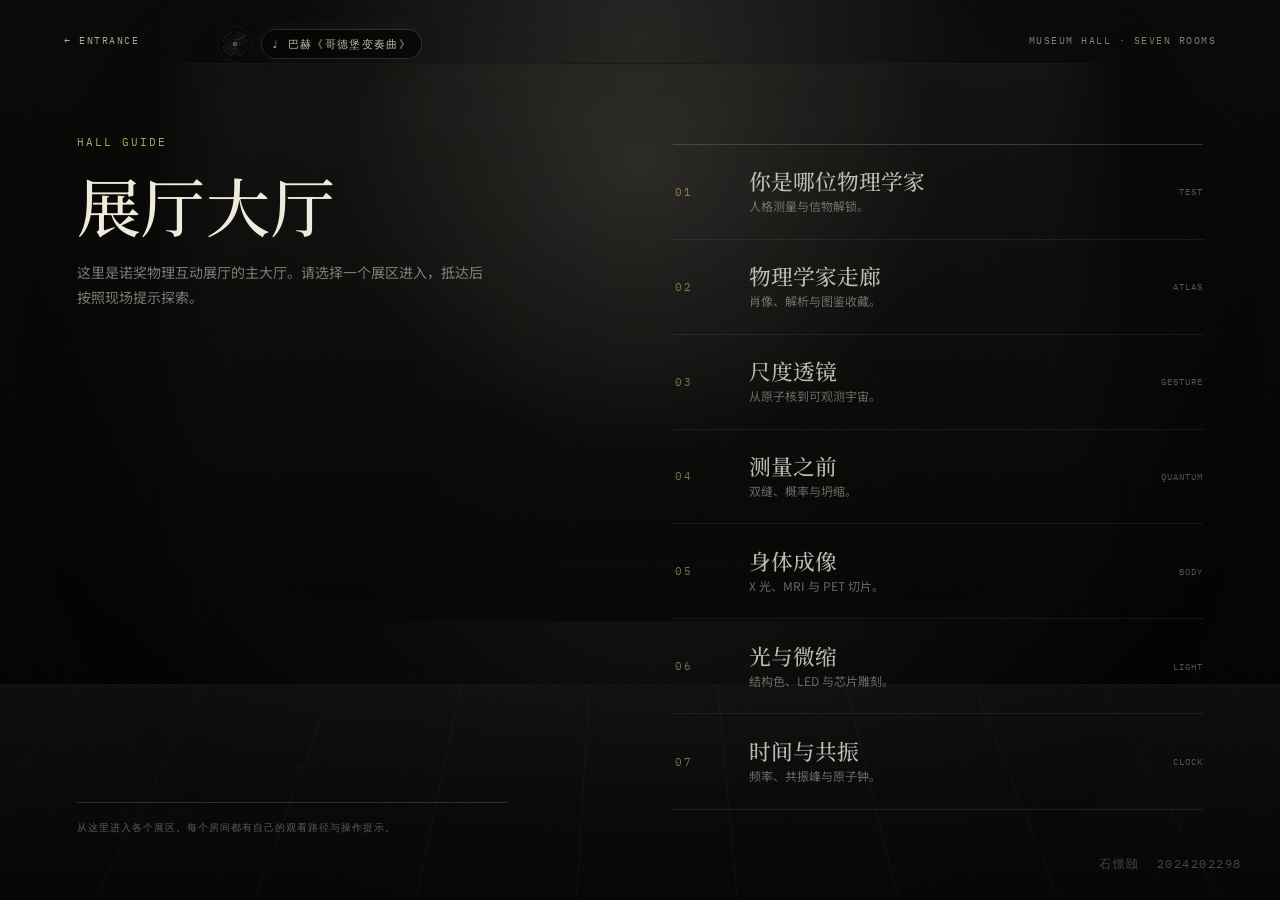
==== commit b69a9dd5: "Add mobile responsive layout (≤768px) + fix scale gallery tick labels mobile.css (new file, 311 line" ====
--- a/prototype/hall.html
+++ b/prototype/hall.html
@@ -332,6 +332,7 @@
       *, *::before, *::after { animation: none !important; transition: none !important; }
     }
   </style>
+  <link rel="stylesheet" href="./mobile.css" />
 </head>
 <body class="is-entering" data-ambient-scene="hall">
   <main class="hall" id="hall">
--- a/prototype/mobile.css
+++ b/prototype/mobile.css
@@ -0,0 +1,311 @@
+/*
+  mobile.css — Responsive overrides for screens ≤ 768px.
+  Included in every page via base.css @import or direct <link>.
+
+  Strategy: convert all absolute 3-column layouts (left title / center canvas / right controls)
+  into a single scrollable vertical column. Topline and navline stay fixed.
+  Each section gets generous padding to avoid overlapping with topline (62px) and navline (56px).
+*/
+
+@media (max-width: 768px) {
+
+  /* ── Global ──────────────────────────────────── */
+  html, body {
+    overflow-y: auto !important;
+    overflow-x: hidden !important;
+  }
+
+  /* Remove desktop min-width constraints */
+  .chamber, .test, .corridor, .gallery, .hall, .entrance {
+    min-width: 0 !important;
+    min-height: 0 !important;
+    height: auto !important;
+    min-height: 100svh !important;
+  }
+
+  /* Topline: smaller, stays fixed at top */
+  .topline {
+    left: 16px !important;
+    right: 16px !important;
+    top: 18px !important;
+    font-size: 10px !important;
+    letter-spacing: .10em !important;
+  }
+
+  /* Navline: stays fixed at bottom */
+  .navline {
+    left: 16px !important;
+    right: 16px !important;
+    bottom: 18px !important;
+    font-size: 9px !important;
+    letter-spacing: .10em !important;
+  }
+
+  /* ── index.html (Entrance) ───────────────────── */
+  .entrance { height: 100svh !important; min-height: 100svh !important; }
+  .entrance .sign {
+    top: auto !important;
+    bottom: 30vh !important;
+    left: 50% !important;
+    transform: translateX(-50%) !important;
+    text-align: center;
+  }
+  .entrance .enter-btn {
+    left: 50% !important;
+    bottom: 18vh !important;
+    transform: translateX(-50%) !important;
+  }
+
+  /* ── hall.html ───────────────────────────────── */
+  .hall {
+    display: flex;
+    flex-direction: column;
+    padding: 70px 0 64px;
+  }
+  .title {
+    position: relative !important;
+    left: auto !important; top: auto !important;
+    width: auto !important;
+    padding: 0 20px;
+    margin-bottom: 24px;
+  }
+  .title h1 { font-size: clamp(32px, 8vw, 48px) !important; }
+  .title p { font-size: 13px !important; margin-top: 12px !important; }
+  .directory {
+    position: relative !important;
+    right: auto !important; top: auto !important; bottom: auto !important;
+    width: auto !important;
+    margin: 0 16px;
+    grid-template-rows: repeat(7, auto) !important;
+  }
+  .entry {
+    padding: 14px 0 !important;
+    min-height: 52px !important;
+  }
+  .entry strong { font-size: 16px !important; }
+  .note {
+    position: relative !important;
+    left: auto !important; bottom: auto !important;
+    padding: 16px 20px 0;
+    font-size: 11px !important;
+  }
+
+  /* ── Shared gallery layout (quantum, imaging, time) ──── */
+  /* Title panel: top of page, compact */
+  .title-panel {
+    position: relative !important;
+    left: auto !important; top: auto !important;
+    width: auto !important;
+    padding: 72px 20px 16px;
+  }
+  .title-panel h1 { font-size: clamp(30px, 7vw, 44px) !important; }
+  .title-panel .subtitle { font-size: 13px !important; margin-top: 12px !important; }
+  .guide { margin-top: 16px !important; }
+  .guide ol { font-size: 12px !important; line-height: 1.9 !important; }
+
+  /* Central experiment / viewer: full-width, square-ish */
+  .experiment {
+    position: relative !important;
+    left: auto !important; top: auto !important;
+    width: calc(100vw - 32px) !important;
+    height: 52vw !important;
+    max-height: 320px !important;
+    transform: none !important;
+    margin: 0 auto 12px;
+  }
+  .viewer {
+    position: relative !important;
+    left: auto !important; top: auto !important;
+    width: calc(100vw - 32px) !important;
+    height: 56vw !important;
+    max-height: 320px !important;
+    transform: none !important;
+    margin: 0 auto 12px;
+  }
+
+  /* Controls panel: below canvas */
+  .controls {
+    position: relative !important;
+    right: auto !important; top: auto !important;
+    width: auto !important;
+    padding: 0 20px 20px;
+  }
+  .controls-label { display: none; }
+
+  /* Inscription: hidden on mobile (too cramped) */
+  .inscription { display: none !important; }
+
+  /* ── quantum-gallery.html ────────────────────── */
+  #quantumCanvas { width: 100% !important; height: 100% !important; }
+  .detector { display: none !important; }
+
+  /* ── imaging-gallery.html ────────────────────── */
+  .viewer-mask {
+    width: 100% !important;
+    height: 100% !important;
+  }
+  .submode-row { grid-template-columns: repeat(3, 1fr) !important; }
+
+  /* ── time-resonance-gallery.html ─────────────── */
+  #timeCanvas { width: 100% !important; height: 100% !important; }
+
+  /* ── scale-gallery.html ──────────────────────── */
+  .gallery {
+    display: flex;
+    flex-direction: column;
+    padding-top: 62px;
+    padding-bottom: 64px;
+  }
+  .lens-shell {
+    position: relative !important;
+    left: auto !important; top: auto !important;
+    width: calc(100vw - 32px) !important;
+    height: 56vw !important;
+    max-height: 320px !important;
+    transform: none !important;
+    margin: 0 auto;
+  }
+  #scaleCanvas { width: 100% !important; height: 100% !important; }
+  .readout {
+    position: relative !important;
+    left: auto !important; top: auto !important; right: auto !important;
+    width: auto !important;
+    padding: 16px 20px 0;
+    max-width: 100%;
+  }
+  .controls.gallery-controls, section.controls {
+    position: relative !important;
+    right: auto !important; top: auto !important;
+    width: auto !important;
+    padding: 0 20px 16px;
+  }
+  .ticks { display: none !important; }
+  .measure { display: none !important; }
+  .title {
+    position: relative !important;
+    left: auto !important; top: auto !important;
+    width: auto !important;
+    padding: 0 20px 0;
+  }
+  .gesture-button { width: 100% !important; margin-top: 12px !important; }
+
+  /* ── physicist-corridor.html ─────────────────── */
+  .corridor {
+    display: flex;
+    flex-direction: column;
+    padding-top: 62px;
+    padding-bottom: 64px;
+    overflow-y: auto !important;
+    min-height: 100svh !important;
+  }
+  .intro {
+    position: relative !important;
+    left: auto !important; top: auto !important;
+    width: auto !important;
+    padding: 0 20px 16px;
+  }
+  .intro h1 { font-size: clamp(28px, 7vw, 40px) !important; }
+  .rail-wrap {
+    position: relative !important;
+    left: auto !important; right: auto !important;
+    top: auto !important; bottom: auto !important;
+    height: 48vw !important;
+    max-height: 260px !important;
+    margin: 0 0 16px;
+  }
+  .portrait { transform: translateX(calc(var(--distance, 0) * 70vw)) translateY(10px) scale(.66) !important; }
+  .portrait.active { transform: translateX(0) translateY(-6px) scale(1) !important; }
+  .portrait.active { width: clamp(130px, 32vw, 190px) !important; }
+  .detail {
+    position: relative !important;
+    right: auto !important; top: auto !important;
+    width: auto !important;
+    max-height: none !important;
+    margin: 0 20px;
+    padding: 16px 0 0;
+    background: transparent !important;
+    box-shadow: none !important;
+  }
+  .detail h2 { font-size: 26px !important; }
+  .detail p { font-size: 13px !important; }
+  .controls.corridor-controls {
+    position: relative !important;
+    left: auto !important; bottom: auto !important;
+    padding: 12px 20px 0;
+  }
+
+  /* ── physicist-test.html ─────────────────────── */
+  .test {
+    display: flex;
+    flex-direction: column;
+    padding-top: 62px;
+    padding-bottom: 64px;
+    overflow-y: auto !important;
+    min-height: 100svh !important;
+  }
+  .stage {
+    position: relative !important;
+    left: auto !important; top: auto !important; bottom: auto !important;
+    width: auto !important;
+    padding: 0 20px;
+  }
+  .stage h1 { font-size: clamp(36px, 8vw, 52px) !important; }
+  .stage h2 { font-size: clamp(22px, 5.5vw, 32px) !important; }
+  .stage.question-mode {
+    grid-template-rows: auto auto 1fr !important;
+    bottom: auto !important;
+    min-height: calc(100svh - 130px) !important;
+  }
+  .panel {
+    position: relative !important;
+    right: auto !important; top: auto !important;
+    width: auto !important;
+    margin: 0 20px;
+    padding: 16px 0 0;
+  }
+  .result-view {
+    padding: 0 20px !important;
+  }
+  .loading { border-radius: 0 !important; }
+
+  /* ── light-micro-gallery.html ────────────────── */
+  .chamber.light-chamber {
+    display: flex;
+    flex-direction: column;
+    padding-top: 62px;
+    padding-bottom: 64px;
+    overflow-y: auto !important;
+  }
+  .stage.bill-stage {
+    position: relative !important;
+    left: auto !important; top: auto !important;
+    width: auto !important; height: auto !important;
+    transform: none !important;
+    margin: 0 16px 16px;
+  }
+  .bill-rig {
+    width: calc(100vw - 48px) !important;
+    margin: 0 auto !important;
+    transform: rotateX(20deg) rotateZ(-2deg) !important;
+  }
+
+  /* ── Ambient disc button: stay fixed top-right on mobile ── */
+  .ambient-audio {
+    left: auto !important;
+    right: 18px !important;
+    top: 16px !important;
+  }
+  .ambient-hint {
+    left: auto !important;
+    right: 60px !important;
+    top: 22px !important;
+    font-size: 9px !important;
+    line-height: 32px !important;
+  }
+
+  /* ── Room decorative layers: hide on mobile for performance ── */
+  .room, .grain, .ambient-glow { display: none !important; }
+
+  /* ── Portal transition ───────────────────────── */
+  .portal-transition { display: none !important; }
+}
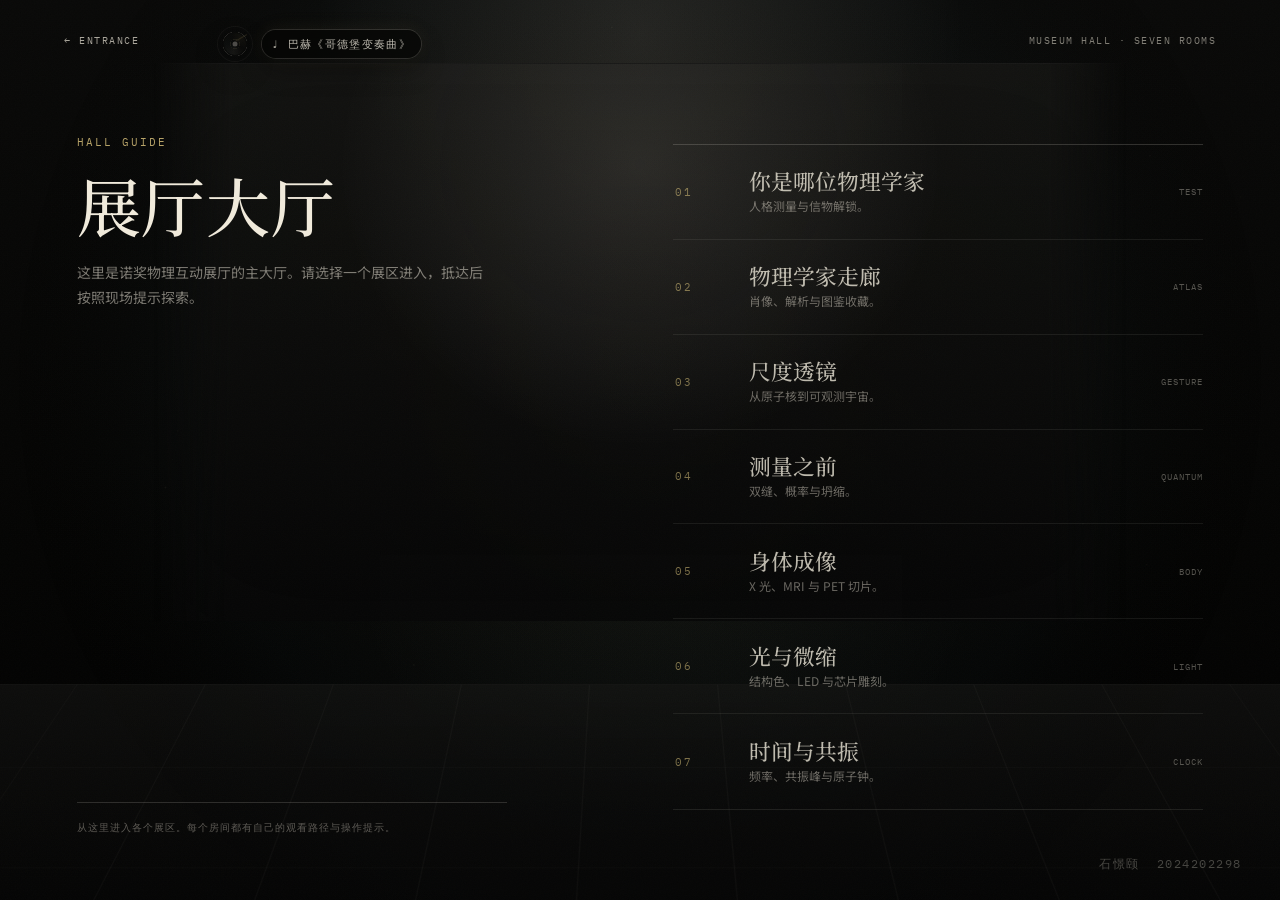
==== commit bd812b26: "Add transition-nav.js to index/hall/scale; add navline to corridor" ====
--- a/prototype/hall.html
+++ b/prototype/hall.html
@@ -432,5 +432,6 @@
     requestAnimationFrame(draw);
     window.setTimeout(() => document.body.classList.remove("is-entering"), 820);
   </script>
+  <script src="./transition-nav.js"></script>
 </body>
 </html>
--- a/prototype/mobile.css
+++ b/prototype/mobile.css
@@ -62,28 +62,28 @@
     flex-direction: column;
     padding: 70px 0 64px;
   }
-  .title {
+  .hall .title {
     position: relative !important;
     left: auto !important; top: auto !important;
     width: auto !important;
     padding: 0 20px;
     margin-bottom: 24px;
   }
-  .title h1 { font-size: clamp(32px, 8vw, 48px) !important; }
-  .title p { font-size: 13px !important; margin-top: 12px !important; }
-  .directory {
+  .hall .title h1 { font-size: clamp(32px, 8vw, 48px) !important; }
+  .hall .title p { font-size: 13px !important; margin-top: 12px !important; }
+  .hall .directory {
     position: relative !important;
     right: auto !important; top: auto !important; bottom: auto !important;
     width: auto !important;
     margin: 0 16px;
     grid-template-rows: repeat(7, auto) !important;
   }
-  .entry {
+  .hall .entry {
     padding: 14px 0 !important;
     min-height: 52px !important;
   }
-  .entry strong { font-size: 16px !important; }
-  .note {
+  .hall .entry strong { font-size: 16px !important; }
+  .hall .note {
     position: relative !important;
     left: auto !important; bottom: auto !important;
     padding: 16px 20px 0;
@@ -198,14 +198,14 @@
     overflow-y: auto !important;
     min-height: 100svh !important;
   }
-  .intro {
+  .corridor .intro {
     position: relative !important;
     left: auto !important; top: auto !important;
     width: auto !important;
     padding: 0 20px 16px;
   }
-  .intro h1 { font-size: clamp(28px, 7vw, 40px) !important; }
-  .rail-wrap {
+  .corridor .intro h1 { font-size: clamp(28px, 7vw, 40px) !important; }
+  .corridor .rail-wrap {
     position: relative !important;
     left: auto !important; right: auto !important;
     top: auto !important; bottom: auto !important;
@@ -213,10 +213,9 @@
     max-height: 260px !important;
     margin: 0 0 16px;
   }
-  .portrait { transform: translateX(calc(var(--distance, 0) * 70vw)) translateY(10px) scale(.66) !important; }
-  .portrait.active { transform: translateX(0) translateY(-6px) scale(1) !important; }
-  .portrait.active { width: clamp(130px, 32vw, 190px) !important; }
-  .detail {
+  .corridor .portrait { transform: translateX(calc(var(--distance, 0) * 70vw)) translateY(10px) scale(.66) !important; width: 80px !important; }
+  .corridor .portrait.active { transform: translateX(0) translateY(-6px) scale(1) !important; width: clamp(130px, 32vw, 190px) !important; }
+  .corridor .detail {
     position: relative !important;
     right: auto !important; top: auto !important;
     width: auto !important;
@@ -226,9 +225,9 @@
     background: transparent !important;
     box-shadow: none !important;
   }
-  .detail h2 { font-size: 26px !important; }
-  .detail p { font-size: 13px !important; }
-  .controls.corridor-controls {
+  .corridor .detail h2 { font-size: 26px !important; }
+  .corridor .detail p { font-size: 13px !important; }
+  .corridor .controls {
     position: relative !important;
     left: auto !important; bottom: auto !important;
     padding: 12px 20px 0;
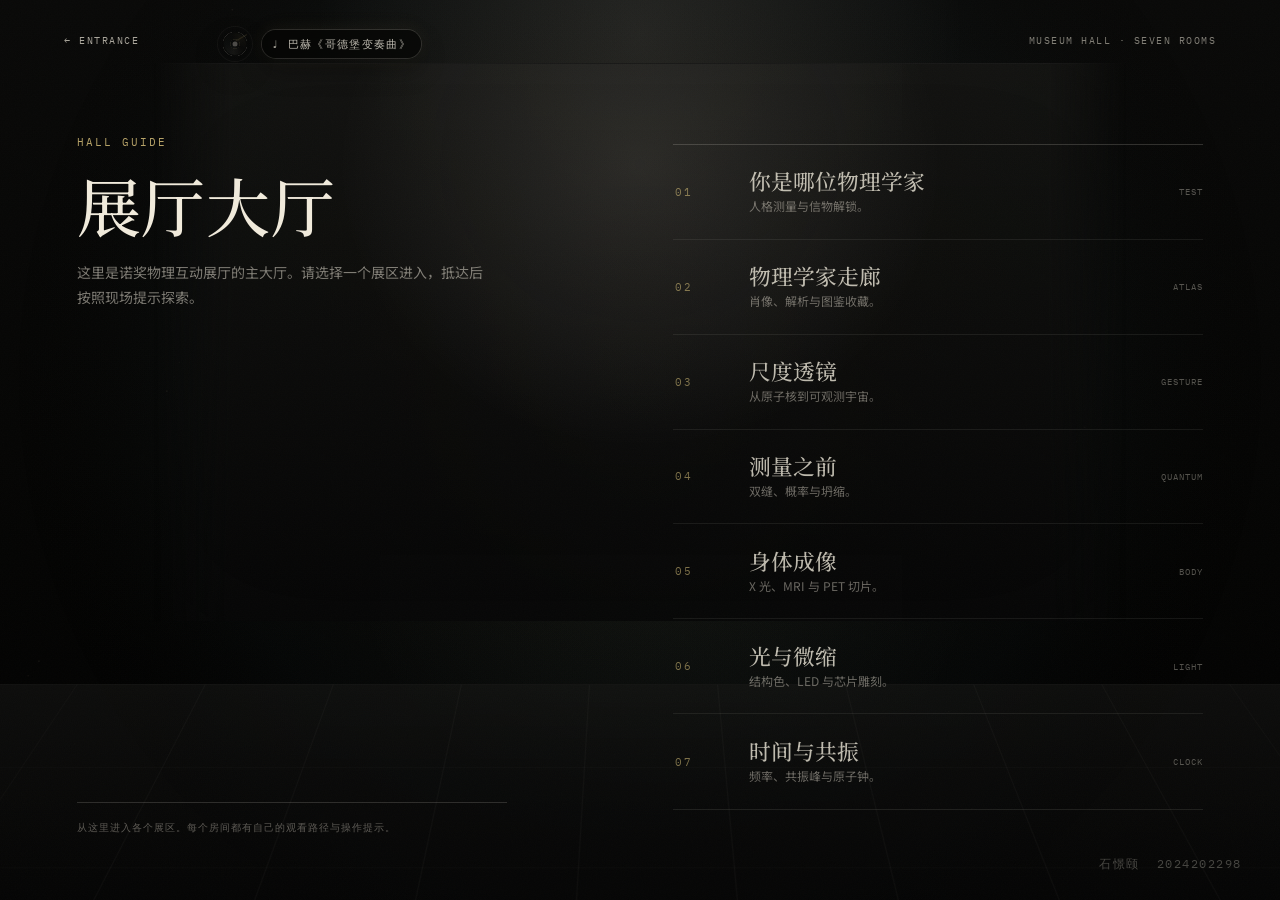
==== commit 6ea8f204: "2024-06-29 bugfix" ====
--- a/prototype/hall.html
+++ b/prototype/hall.html
@@ -432,6 +432,5 @@
     requestAnimationFrame(draw);
     window.setTimeout(() => document.body.classList.remove("is-entering"), 820);
   </script>
-  <script src="./transition-nav.js"></script>
 </body>
 </html>
--- a/prototype/mobile.css
+++ b/prototype/mobile.css
@@ -62,28 +62,28 @@
     flex-direction: column;
     padding: 70px 0 64px;
   }
-  .hall .title {
+  .title {
     position: relative !important;
     left: auto !important; top: auto !important;
     width: auto !important;
     padding: 0 20px;
     margin-bottom: 24px;
   }
-  .hall .title h1 { font-size: clamp(32px, 8vw, 48px) !important; }
-  .hall .title p { font-size: 13px !important; margin-top: 12px !important; }
-  .hall .directory {
+  .title h1 { font-size: clamp(32px, 8vw, 48px) !important; }
+  .title p { font-size: 13px !important; margin-top: 12px !important; }
+  .directory {
     position: relative !important;
     right: auto !important; top: auto !important; bottom: auto !important;
     width: auto !important;
     margin: 0 16px;
     grid-template-rows: repeat(7, auto) !important;
   }
-  .hall .entry {
+  .entry {
     padding: 14px 0 !important;
     min-height: 52px !important;
   }
-  .hall .entry strong { font-size: 16px !important; }
-  .hall .note {
+  .entry strong { font-size: 16px !important; }
+  .note {
     position: relative !important;
     left: auto !important; bottom: auto !important;
     padding: 16px 20px 0;
@@ -198,14 +198,14 @@
     overflow-y: auto !important;
     min-height: 100svh !important;
   }
-  .corridor .intro {
+  .intro {
     position: relative !important;
     left: auto !important; top: auto !important;
     width: auto !important;
     padding: 0 20px 16px;
   }
-  .corridor .intro h1 { font-size: clamp(28px, 7vw, 40px) !important; }
-  .corridor .rail-wrap {
+  .intro h1 { font-size: clamp(28px, 7vw, 40px) !important; }
+  .rail-wrap {
     position: relative !important;
     left: auto !important; right: auto !important;
     top: auto !important; bottom: auto !important;
@@ -213,9 +213,10 @@
     max-height: 260px !important;
     margin: 0 0 16px;
   }
-  .corridor .portrait { transform: translateX(calc(var(--distance, 0) * 70vw)) translateY(10px) scale(.66) !important; width: 80px !important; }
-  .corridor .portrait.active { transform: translateX(0) translateY(-6px) scale(1) !important; width: clamp(130px, 32vw, 190px) !important; }
-  .corridor .detail {
+  .portrait { transform: translateX(calc(var(--distance, 0) * 70vw)) translateY(10px) scale(.66) !important; }
+  .portrait.active { transform: translateX(0) translateY(-6px) scale(1) !important; }
+  .portrait.active { width: clamp(130px, 32vw, 190px) !important; }
+  .detail {
     position: relative !important;
     right: auto !important; top: auto !important;
     width: auto !important;
@@ -225,9 +226,9 @@
     background: transparent !important;
     box-shadow: none !important;
   }
-  .corridor .detail h2 { font-size: 26px !important; }
-  .corridor .detail p { font-size: 13px !important; }
-  .corridor .controls {
+  .detail h2 { font-size: 26px !important; }
+  .detail p { font-size: 13px !important; }
+  .controls.corridor-controls {
     position: relative !important;
     left: auto !important; bottom: auto !important;
     padding: 12px 20px 0;
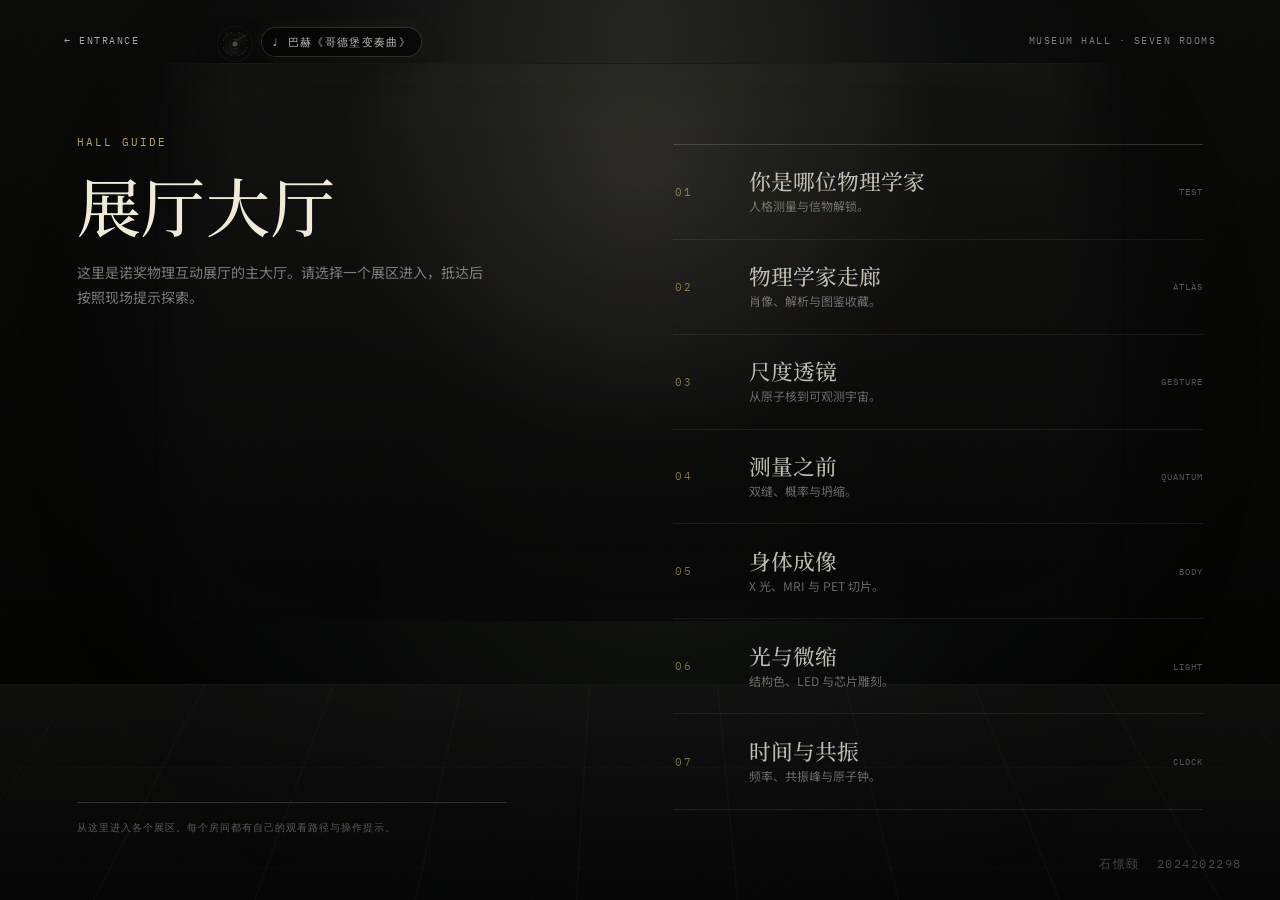
==== commit a8f5e544: "Fix mobile light microscope and audio dock placement" ====
--- a/prototype/hall.html
+++ b/prototype/hall.html
@@ -8,7 +8,7 @@
   <link rel="preconnect" href="https://fonts.googleapis.com">
   <link rel="preconnect" href="https://fonts.gstatic.com" crossorigin>
   <link href="https://fonts.googleapis.com/css2?family=IBM+Plex+Mono:wght@400;500;600&family=Noto+Serif+SC:wght@500;700&family=Noto+Sans+SC:wght@400;500;700&display=swap" rel="stylesheet">
-  <link rel="stylesheet" href="./ambient-audio.css?v=20260630-audio5" />
+  <link rel="stylesheet" href="./ambient-audio.css?v=20260630-audio7" />
   <style>
     :root {
       --bg: #030302;
@@ -332,7 +332,7 @@
       *, *::before, *::after { animation: none !important; transition: none !important; }
     }
   </style>
-  <link rel="stylesheet" href="./mobile.css" />
+  <link rel="stylesheet" href="./mobile.css?v=20260630-mobile7" />
 </head>
 <body class="is-entering" data-ambient-scene="hall">
   <main class="hall" id="hall">
@@ -366,7 +366,7 @@
     <div style="position:absolute;right:clamp(24px,3vw,48px);bottom:28px;z-index:8;color:rgba(238,233,220,.28);font-family:'IBM Plex Mono',monospace;font-size:11.5px;letter-spacing:.13em;pointer-events:none;user-select:none;" aria-hidden="true">石憬颐 &nbsp;2024202298</div>
   </main>
 
-  <script src="./ambient-audio.js?v=20260630-audio5"></script>
+  <script src="./ambient-audio.js?v=20260630-audio7"></script>
   <script>
     const canvas = document.getElementById("hallCanvas");
     const ctx = canvas.getContext("2d");
--- a/prototype/ambient-audio.css
+++ b/prototype/ambient-audio.css
@@ -24,6 +24,8 @@
     box-shadow .28s ease,
     transform .52s cubic-bezier(.16,1,.3,1);
   -webkit-tap-highlight-color: transparent;
+  touch-action: none;
+  user-select: none;
 }
 
 .ambient-audio:hover,
@@ -102,6 +104,13 @@
   opacity: .42;
 }
 
+.ambient-audio.is-dragging {
+  opacity: .98;
+  cursor: grabbing;
+  transition: opacity .18s ease, filter .18s ease, box-shadow .18s ease, transform .18s ease;
+  transform: scale(1.06);
+}
+
 .ambient-audio:hover + .ambient-hint,
 .ambient-audio:focus-visible + .ambient-hint {
   opacity: 1 !important;
@@ -111,7 +120,7 @@
 body.is-entering:not(.ambient-ready) .ambient-audio,
 body.is-entering:not(.ambient-ready) .ambient-hint {
   opacity: 0;
-  pointer-events: none;
+  pointer-events: auto;
   transform: translateY(-8px) scale(.88);
 }
 
@@ -130,9 +139,6 @@
 
 @media (max-width: 760px) {
   .ambient-audio {
-    left: auto;
-    right: 18px;
-    top: 22px;
     transform: none;
     width: 32px;
     height: 32px;
@@ -160,6 +166,9 @@
   opacity: 0;
   transform: translateY(-2px) scale(.98);
   transition: opacity .8s ease, transform .52s cubic-bezier(.16,1,.3,1);
+  cursor: grab;
+  touch-action: none;
+  user-select: none;
 }
 
 .ambient-hint.is-visible {
@@ -169,9 +178,6 @@
 
 @media (max-width: 760px) {
   .ambient-hint {
-    left: auto;
-    right: 58px;
-    top: 24px;
     line-height: 26px;
   }
 }
--- a/prototype/mobile.css
+++ b/prototype/mobile.css
@@ -193,45 +193,151 @@
   .corridor {
     display: flex;
     flex-direction: column;
-    padding-top: 62px;
-    padding-bottom: 64px;
+    padding: 58px 0 28px;
     overflow-y: auto !important;
+    overflow-x: hidden !important;
     min-height: 100svh !important;
+    gap: 14px;
   }
   .intro {
     position: relative !important;
     left: auto !important; top: auto !important;
     width: auto !important;
-    padding: 0 20px 16px;
-  }
-  .intro h1 { font-size: clamp(28px, 7vw, 40px) !important; }
+    padding: 0 18px 0;
+  }
+  .intro .kicker {
+    margin-bottom: 12px !important;
+    font-size: 10px !important;
+  }
+  .intro h1 {
+    font-size: clamp(30px, 8vw, 42px) !important;
+    line-height: 1.02 !important;
+  }
+  .intro p {
+    margin-top: 12px !important;
+    font-size: 12px !important;
+    line-height: 1.68 !important;
+  }
+  .progress-panel {
+    margin-top: 14px !important;
+    padding-top: 10px !important;
+    font-size: 10px !important;
+  }
+  .progress-panel .hint {
+    margin-top: 8px !important;
+    font-size: 11px !important;
+    line-height: 1.55 !important;
+  }
   .rail-wrap {
     position: relative !important;
     left: auto !important; right: auto !important;
     top: auto !important; bottom: auto !important;
-    height: 48vw !important;
-    max-height: 260px !important;
-    margin: 0 0 16px;
-  }
-  .portrait { transform: translateX(calc(var(--distance, 0) * 70vw)) translateY(10px) scale(.66) !important; }
-  .portrait.active { transform: translateX(0) translateY(-6px) scale(1) !important; }
-  .portrait.active { width: clamp(130px, 32vw, 190px) !important; }
+    height: clamp(258px, 72vw, 332px) !important;
+    max-height: none !important;
+    margin: 4px 0 0 !important;
+    overflow: visible !important;
+    mask-image: linear-gradient(90deg, transparent 0, #000 20%, #000 80%, transparent 100%) !important;
+  }
+  .portrait {
+    width: clamp(104px, 28vw, 138px) !important;
+    transform: translateX(calc(var(--distance, 0) * 58vw)) translateY(28px) scale(.62) !important;
+  }
+  .portrait.active {
+    width: clamp(168px, 46vw, 218px) !important;
+    transform: translateX(0) translateY(10px) scale(1) !important;
+  }
+  .portrait.near {
+    opacity: .36 !important;
+  }
+  .photo {
+    height: clamp(220px, 58vw, 284px) !important;
+    outline-offset: 5px !important;
+    box-shadow:
+      0 24px 58px rgba(0,0,0,.48),
+      0 0 0 7px rgba(8,8,7,.72),
+      0 0 0 8px rgba(216,192,122,.10),
+      inset 0 0 58px rgba(255,255,255,.025) !important;
+  }
+  .photo img {
+    object-fit: contain !important;
+    object-position: 50% 50% !important;
+    transform: none !important;
+    background: #050505 !important;
+  }
+  .portrait small,
+  .portrait strong,
+  .photo-credit {
+    text-align: center !important;
+  }
   .detail {
     position: relative !important;
     right: auto !important; top: auto !important;
     width: auto !important;
     max-height: none !important;
-    margin: 0 20px;
-    padding: 16px 0 0;
+    margin: 0 18px;
+    padding: 14px 0 0;
     background: transparent !important;
     box-shadow: none !important;
   }
-  .detail h2 { font-size: 26px !important; }
-  .detail p { font-size: 13px !important; }
-  .controls.corridor-controls {
+  .detail .tag {
+    font-size: 9px !important;
+    margin-bottom: 9px !important;
+  }
+  .detail h2 {
+    font-size: clamp(26px, 7vw, 34px) !important;
+    line-height: 1.1 !important;
+  }
+  .detail p {
+    font-size: 12px !important;
+    line-height: 1.68 !important;
+  }
+  .bio-meta {
+    grid-template-columns: 1fr !important;
+    gap: 8px !important;
+    margin-top: 14px !important;
+    padding-top: 12px !important;
+  }
+  .relic {
+    margin-top: 12px !important;
+    padding-top: 12px !important;
+  }
+  .relic.unlocked {
+    grid-template-columns: 54px 1fr !important;
+    gap: 12px !important;
+  }
+  .totem {
+    width: 52px !important;
+    height: 52px !important;
+  }
+  .chips {
+    margin-top: 12px !important;
+  }
+  .corridor > .controls {
     position: relative !important;
     left: auto !important; bottom: auto !important;
-    padding: 12px 20px 0;
+    display: grid !important;
+    grid-template-columns: repeat(2, minmax(0, 1fr)) !important;
+    gap: 12px 18px !important;
+    padding: 4px 18px 0 !important;
+  }
+  .corridor > .controls button,
+  .corridor > .controls a {
+    width: auto !important;
+    min-height: 36px !important;
+    font-size: 10px !important;
+    letter-spacing: .12em !important;
+  }
+  .next-gallery {
+    position: relative !important;
+    right: auto !important; bottom: auto !important;
+    width: auto !important;
+    display: block !important;
+    margin: 18px 18px 42px !important;
+    padding-top: 10px !important;
+    text-align: left !important;
+    font-size: 10px !important;
+    letter-spacing: .12em !important;
+    clear: both !important;
   }
 
   /* ── physicist-test.html ─────────────────────── */
@@ -286,21 +392,10 @@
   .bill-rig {
     width: calc(100vw - 48px) !important;
     margin: 0 auto !important;
-    transform: rotateX(20deg) rotateZ(-2deg) !important;
-  }
-
-  /* ── Ambient disc button: stay fixed top-right on mobile ── */
-  .ambient-audio {
-    left: auto !important;
-    right: 18px !important;
-    top: 16px !important;
-  }
-  .ambient-hint {
-    left: auto !important;
-    right: 60px !important;
-    top: 22px !important;
-    font-size: 9px !important;
-    line-height: 32px !important;
+    --rig-rotate-x: 10deg;
+    --rig-rotate-y: 0deg;
+    --rig-rotate-z: -1deg;
+    --rig-scale: .96;
   }
 
   /* ── Room decorative layers: hide on mobile for performance ── */
@@ -308,4 +403,264 @@
 
   /* ── Portal transition ───────────────────────── */
   .portal-transition { display: none !important; }
+
+  /* ── Mobile refinement pass: atlas + exhibit rooms ── */
+  .test,
+  .chamber:not(.light-chamber),
+  .chamber.light-chamber,
+  .corridor {
+    width: 100% !important;
+    min-height: 100svh !important;
+    height: auto !important;
+  }
+
+  .test .topline span,
+  .corridor .topline span,
+  .chamber .topline span {
+    max-width: 52vw;
+    overflow: hidden;
+    text-overflow: ellipsis;
+    white-space: nowrap;
+    text-align: right;
+  }
+
+  /* Test room: make intro/questions readable instead of one-screen cramped. */
+  .test {
+    gap: 16px;
+  }
+  .test .stage {
+    padding: 0 18px !important;
+  }
+  .test .stage h1 {
+    font-size: clamp(34px, 10vw, 46px) !important;
+    line-height: 1.04 !important;
+  }
+  .test .lead,
+  .test .question-text {
+    font-size: 13px !important;
+    line-height: 1.72 !important;
+  }
+  .test .stage.question-mode {
+    display: block !important;
+    min-height: 0 !important;
+  }
+  .test .question-title {
+    font-size: clamp(22px, 6.4vw, 30px) !important;
+    line-height: 1.24 !important;
+    margin: 8px 0 14px !important;
+  }
+  .test .answers {
+    display: grid !important;
+    grid-template-columns: 1fr !important;
+    gap: 10px !important;
+  }
+  .test .answer {
+    min-height: 0 !important;
+    padding: 13px 0 !important;
+  }
+  .test .answer span {
+    font-size: 13px !important;
+    line-height: 1.62 !important;
+  }
+  .test .panel {
+    margin: 0 18px 18px !important;
+  }
+  .test .navline {
+    position: relative !important;
+    left: auto !important;
+    right: auto !important;
+    bottom: auto !important;
+    margin: 8px 18px 22px !important;
+    display: grid !important;
+    grid-template-columns: 1fr 1fr !important;
+    gap: 18px !important;
+  }
+
+  /* Quantum / imaging / time: one-column museum instrument layout. */
+  .chamber:not(.light-chamber) {
+    display: flex !important;
+    flex-direction: column !important;
+    gap: 14px !important;
+    padding: 58px 0 24px !important;
+    overflow-y: auto !important;
+    overflow-x: hidden !important;
+  }
+  .chamber:not(.light-chamber) .title-panel {
+    width: auto !important;
+    padding: 0 18px !important;
+  }
+  .chamber:not(.light-chamber) .title-panel h1 {
+    font-size: clamp(28px, 8vw, 40px) !important;
+    line-height: 1.08 !important;
+  }
+  .chamber:not(.light-chamber) .title-panel .subtitle {
+    font-size: 12px !important;
+    line-height: 1.68 !important;
+  }
+  .chamber:not(.light-chamber) .guide {
+    margin-top: 12px !important;
+  }
+  .chamber:not(.light-chamber) .guide ol {
+    font-size: 11px !important;
+    line-height: 1.68 !important;
+  }
+  .chamber:not(.light-chamber) .experiment,
+  .chamber:not(.light-chamber) .viewer {
+    width: calc(100vw - 28px) !important;
+    height: clamp(230px, 62vw, 330px) !important;
+    max-height: none !important;
+    margin: 0 auto !important;
+  }
+  .chamber:not(.light-chamber) .controls {
+    width: auto !important;
+    padding: 0 18px 0 !important;
+  }
+  .chamber:not(.light-chamber) .toggle-row {
+    display: grid !important;
+    grid-template-columns: 1fr !important;
+    gap: 10px !important;
+  }
+  .chamber:not(.light-chamber) .toggle-btn {
+    min-height: 38px !important;
+    padding-top: 10px !important;
+  }
+  .chamber:not(.light-chamber) .ctrl-note {
+    margin: -4px 0 14px !important;
+    font-size: 11px !important;
+    line-height: 1.58 !important;
+  }
+  .chamber:not(.light-chamber) .control-row {
+    margin-top: 12px !important;
+  }
+  .chamber:not(.light-chamber) .control-row label {
+    font-size: 10px !important;
+    line-height: 1.4 !important;
+  }
+  .chamber:not(.light-chamber) .control-row input[type=range] {
+    min-width: 0 !important;
+  }
+  .chamber:not(.light-chamber) .mode,
+  .chamber:not(.light-chamber) .toggle,
+  .chamber:not(.light-chamber) .submode {
+    min-height: 36px !important;
+  }
+  .chamber:not(.light-chamber) .readout,
+  .chamber:not(.light-chamber) .mode-readout {
+    font-size: 12px !important;
+    line-height: 1.65 !important;
+  }
+  .chamber:not(.light-chamber) .navline {
+    position: relative !important;
+    left: auto !important;
+    right: auto !important;
+    bottom: auto !important;
+    margin: 4px 18px 20px !important;
+    display: grid !important;
+    grid-template-columns: 1fr 1fr !important;
+    gap: 14px 18px !important;
+  }
+
+  /* Light room: keep the banknote as the hero, controls underneath. */
+  .chamber.light-chamber,
+  .chamber#chamber {
+    display: flex !important;
+    flex-direction: column !important;
+    gap: 14px !important;
+    padding: 58px 0 24px !important;
+    overflow-y: auto !important;
+    overflow-x: hidden !important;
+  }
+  .chamber.light-chamber .title,
+  .chamber#chamber .title {
+    padding: 0 18px !important;
+  }
+  .chamber.light-chamber .title h1,
+  .chamber#chamber .title h1 {
+    font-size: clamp(30px, 8vw, 42px) !important;
+    line-height: 1.06 !important;
+  }
+  .chamber.light-chamber .title p,
+  .chamber#chamber .title p {
+    font-size: 12px !important;
+    line-height: 1.66 !important;
+  }
+  .stage.bill-stage,
+  .chamber#chamber .stage {
+    position: relative !important;
+    left: auto !important;
+    top: auto !important;
+    width: calc(100vw - 28px) !important;
+    height: clamp(236px, 66vw, 332px) !important;
+    transform: none !important;
+    margin: 0 auto !important;
+    overflow: hidden !important;
+  }
+  .bill-rig {
+    width: min(calc(100vw - 34px), 620px) !important;
+    left: 50% !important;
+    top: 50% !important;
+    --rig-rotate-x: 10deg;
+    --rig-rotate-y: 0deg;
+    --rig-rotate-z: -1deg;
+    --rig-scale: .96;
+  }
+  .chamber.light-chamber .controls,
+  .chamber#chamber .controls {
+    position: relative !important;
+    right: auto !important;
+    top: auto !important;
+    width: auto !important;
+    padding: 0 18px !important;
+  }
+  .modes {
+    grid-template-columns: repeat(3, minmax(0, 1fr)) !important;
+  }
+  .observe-launch,
+  .tool-toggle {
+    min-height: 38px !important;
+  }
+  .chamber.light-chamber .mode,
+  .chamber#chamber .mode {
+    min-height: 40px !important;
+    font-size: 11px !important;
+  }
+  .chamber.light-chamber .control-row,
+  .chamber#chamber .control-row {
+    grid-template-columns: 1fr !important;
+    gap: 8px !important;
+    margin-bottom: 16px !important;
+  }
+  .chamber.light-chamber .control-row label,
+  .chamber#chamber .control-row label {
+    font-size: 11px !important;
+  }
+  .panel-hint,
+  .readout {
+    font-size: 12px !important;
+    line-height: 1.6 !important;
+  }
+  .scope {
+    width: min(42vw, 158px) !important;
+    height: min(42vw, 158px) !important;
+  }
+  .chamber.light-chamber .navline,
+  .chamber#chamber .navline {
+    position: relative !important;
+    left: auto !important;
+    right: auto !important;
+    bottom: auto !important;
+    margin: 4px 18px 20px !important;
+    display: grid !important;
+    grid-template-columns: 1fr !important;
+    gap: 14px 18px !important;
+  }
+
+  /* Corridor: complete mobile atlas layout, no horizontal drag required. */
+  .corridor .detail {
+    border-top: 1px solid rgba(238,233,220,.13);
+  }
+  .corridor > .controls,
+  .corridor .next-gallery {
+    flex-shrink: 0;
+  }
 }
